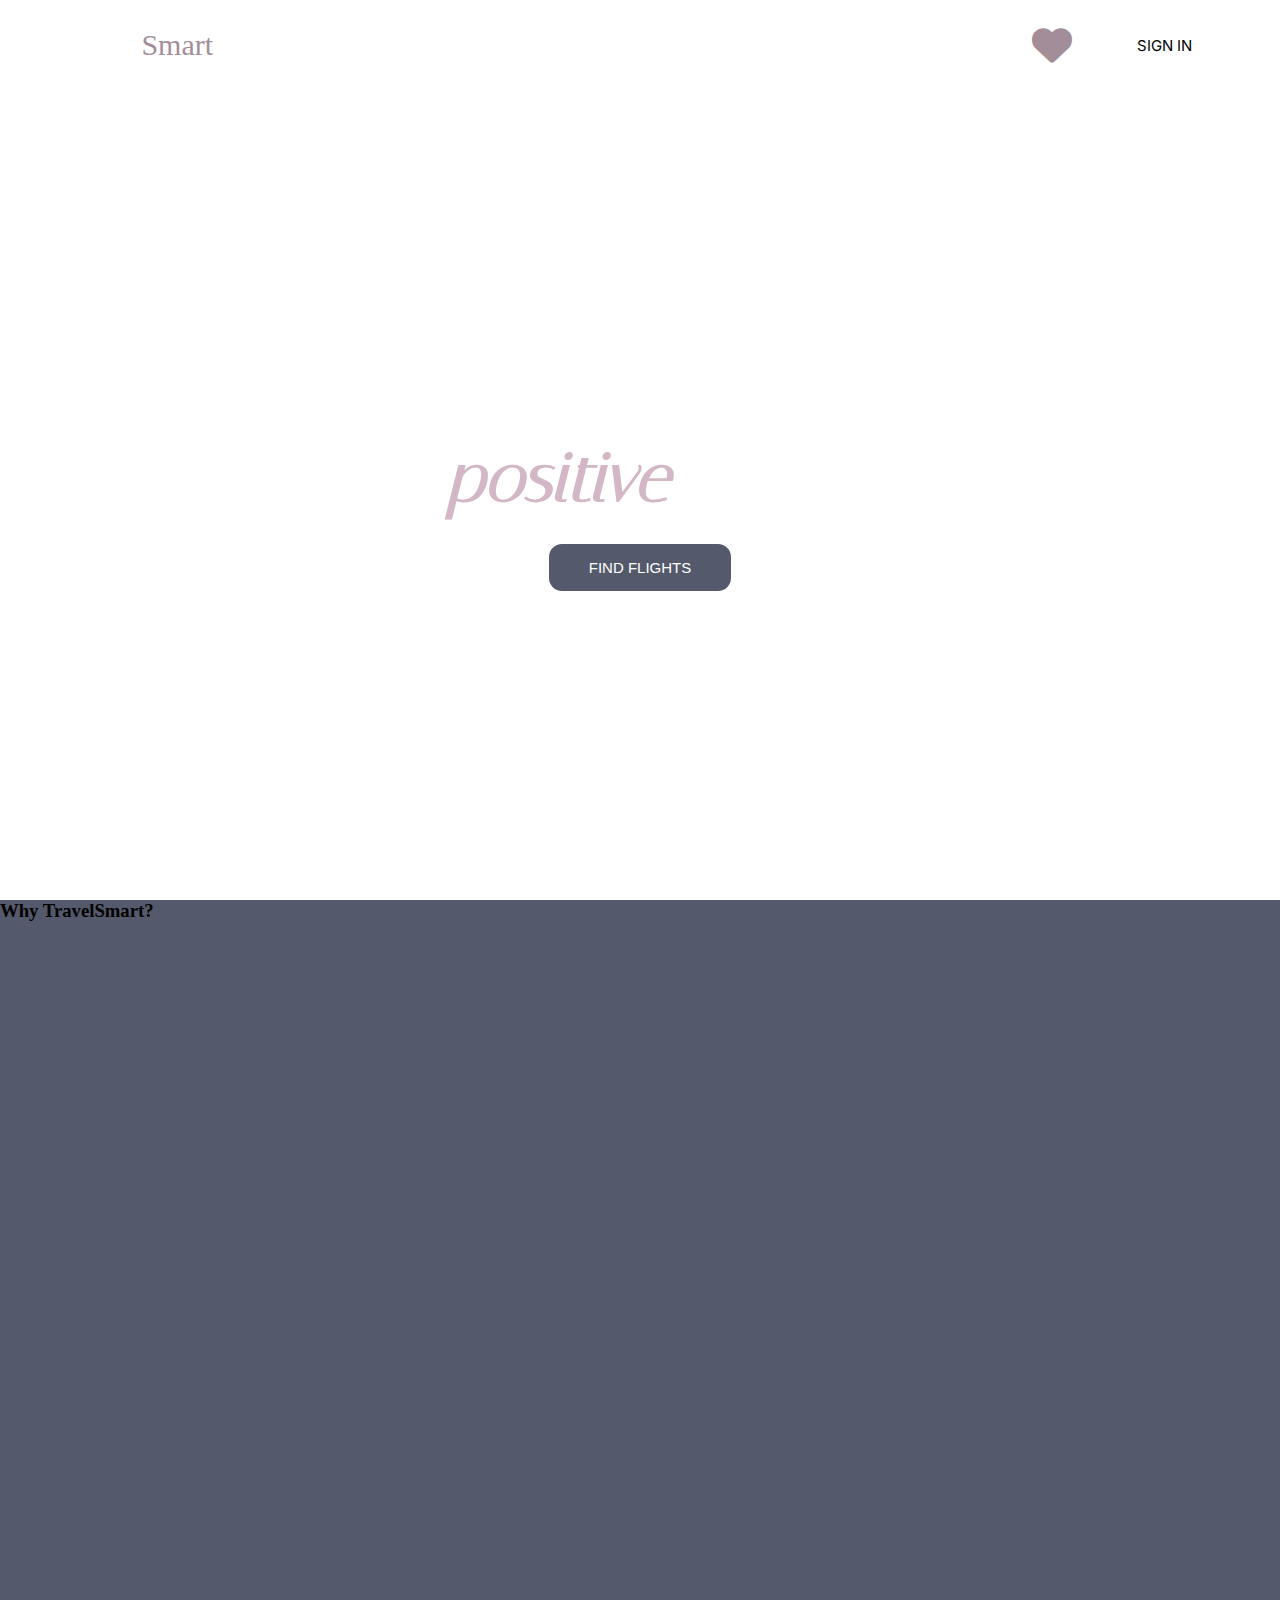
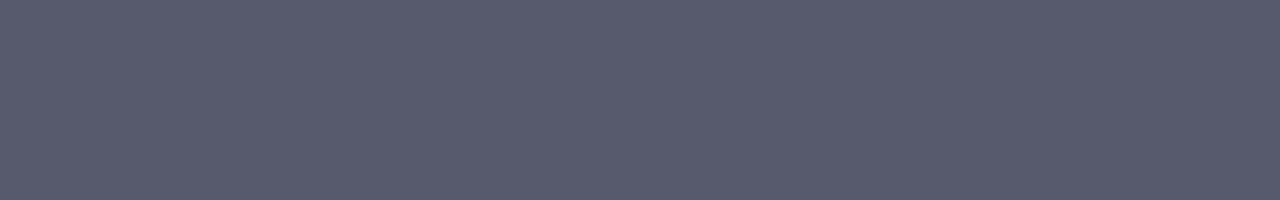
==== index.html @ 12ac0476 "Add files via upload" ====
<!DOCTYPE html>
<html lang="en">
<head>
    <meta charset="UTF-8">
    <meta name="viewport" content="width=device-width, initial-scale=1.0">
    <link rel="stylesheet" href="style.css">
    <link rel="stylesheet" href="https://cdnjs.cloudflare.com/ajax/libs/font-awesome/6.6.0/css/all.min.css">
    <title>TravelSmart</title>
</head>
<body>
    <!---------------------------------------Home Section--------------------------------------------------->

    <div class="main-container">
        <!--          Start of Navigation bar            -->
            <nav>
            <!--Logo-->
                <div class="logo">
                    <h2>Travel<span>Smart</span></h2>
                </div>

                <!--Navigation Links-->
                <div class="nav-links">
                    <a href="#about">ABOUT US</a>
                    <a href="#trip-catalog">TRIP CATALOG</a>
                    <a href="#tour-review">TOUR REVIEW</a>
                    <a href="#contact">CONTACT US</a>
                </div>
                
                <div class="login">
                    <i class="fa-solid fa-heart"></i>
                    <button>SIGN IN</button>
                </div>
            </nav>
            
            <!--Heart side bar and Sign in -->
            <!--            Start of Hero Section            -->
        
            <div class="hero">
                <h1>Unforgettable travel
                    <br> experiences with 
                    <br> a <span><em>positive</em></span> impact
                </h1>
                <button>FIND FLIGHTS</button>
            </div>
            <!--           End of Hero Section            -->
               
        </div>
        <!--          End of Navigation Bar          -->
    </div>

    <div class="about-container">
        <h3>Why Travel<span>Smart</span>?</h3>
    </div>




</body>
</html>
---- style.css ----
@import url('https://fonts.googleapis.com/css2?family=Italiana&display=swap');
@import url('https://fonts.googleapis.com/css2?family=Inria+Serif:ital,wght@0,300;0,400;0,700;1,300;1,400;1,700&family=Italiana&display=swap');
@import url('https://fonts.googleapis.com/css2?family=Inria+Serif:ital,wght@0,300;0,400;0,700;1,300;1,400;1,700&family=Inter:ital,opsz,wght@0,14..32,100..900;1,14..32,100..900&family=Italiana&display=swap');

*{
    margin: 0;
    padding: 0;
    outline: none;
    box-sizing: border-box;
}

:root{
    --pink: #A38D99;
    --light-pink: #d3b7c6;
    --blue: #545A6B;
    --font1: Italiana;
    --font2: Inria;
    --font3: Inter;
}
.main-container{
    width: 100%;
    height: 100vh;
    background-image: url(assets/imgs/pexels-eberhardgross-572897.jpg);
    background-size: cover;
    background-position: center;
}

html{scroll-behavior: smooth;}
a{text-decoration: none;}
p{color: #ccc;}
img{object-fit: cover;}

nav{
    display: flex;
    justify-content: space-around;
    padding-top: 20px;
}
nav .logo h2, .logo span{
    padding: 8px;
    font-size: 30px;
    font-family: var(--font2);
    font-weight: 100;
}
.logo h2{color: #FFFFFF;}
.logo span{color: var(--pink);}

 nav .nav-links{
    display: flex;
    align-items: center;
    justify-content: center;
    padding: 8px 20px;
    gap: 55px;
}

nav .nav-links a{
    color: #FFFFFF;
    transition: all 0.3s ease;
    font-family: var(--font3);
}

nav .nav-links a:hover{
    color: var(--pink);
}

nav .login{
    display: flex;
    gap: 25px;
    align-items: center;
}
nav .login button{
    padding: 15px 40px;
    border: none;
    outline: none;
    background-color: rgba(255, 255, 255, 0.5);
    border-radius: 13px;
    cursor: pointer;
    transition: 0.3s ease;
    font-size: 15px;
    font-family: var(--font3);
}

nav .login button:hover{
    background-color: var(--pink);
    transition: 0.3s ease;
}

nav .login i{
    font-size: 40px;
    color: var(--pink);
}

.hero{
    display: flex;
    justify-content: center;
    flex-direction: column;
    align-items: center;
    text-align: center;
    height: 80vh;
    font-size: 35px;
    font-family: var(--font1);
    color: #FFFFFF;
}

.hero button{
    padding: 15px 40px;
    border: none;
    outline: none;
    background-color: var(--blue);
    border-radius: 13px;
    cursor: pointer;
    margin-top: 25px;
    font-size: 15px;
    color: #FFFFFF;
}

.hero span{
    color: var(--light-pink);
}

.about-container{
    width: 100%;
    height: 100vh;
    background-color: var(--blue);
}
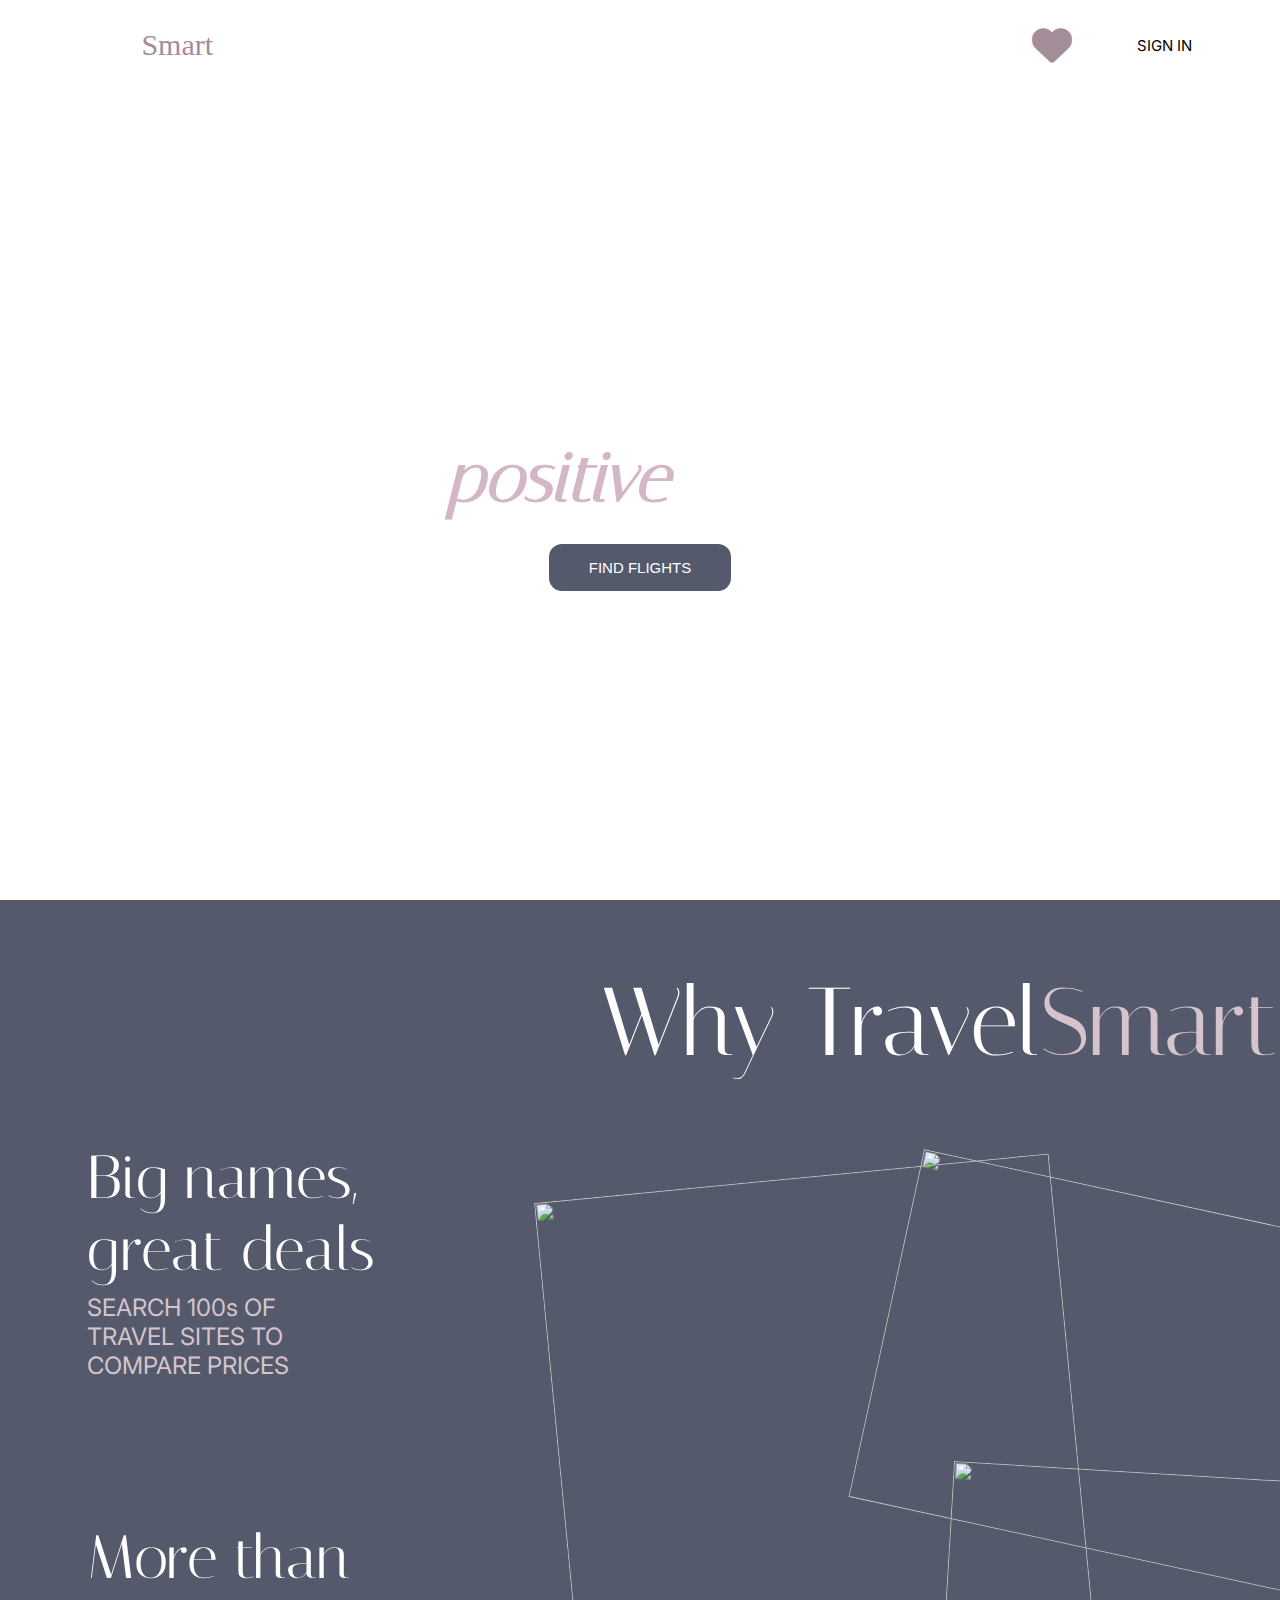
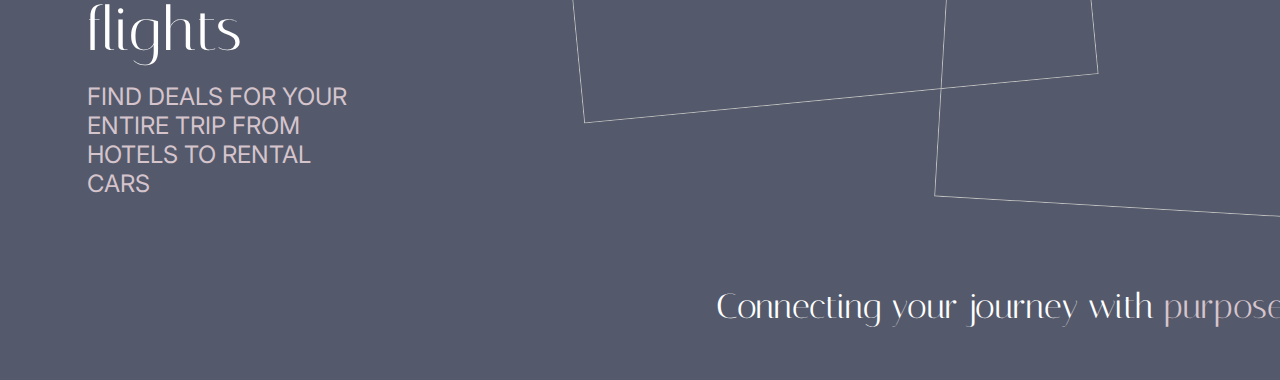
==== commit 444e33b4: "index.html" ====
--- a/index.html
+++ b/index.html
@@ -49,11 +49,28 @@
     </div>
 
     <div class="about-container">
-        <h3>Why Travel<span>Smart</span>?</h3>
+        <div style="width: 100%; height: 100%; position: relative; background: white">
+    <div style="width: 1920px; height: 1080px; left: 0px; top: 0px; position: absolute; background: #545A6B"></div>
+    <div style="width: 933px; height: 126px; left: 493px; top: 66px; position: absolute; text-align: center"><span style="color: white; font-size: 96px; font-family: Italiana; font-weight: 400; word-wrap: break-word">Why Travel</span><span style="color: #D6C4CD; font-size: 96px; font-family: Italiana; font-weight: 400; word-wrap: break-word">Smart</span><span style="color: white; font-size: 96px; font-family: Italiana; font-weight: 400; word-wrap: break-word">?</span></div>
+    <div style="width: 870.93px; height: 674px; left: 534px; top: 249px; position: absolute">
+        <img style="width: 491.80px; height: 356.31px; left: 389.69px; top: 0px; position: absolute; transform: rotate(12.26deg); transform-origin: 0 0" src="https://via.placeholder.com/492x356" />
+        <img style="width: 517.47px; height: 523.30px; left: 0px; top: 54.15px; position: absolute; transform: rotate(-5.50deg); transform-origin: 0 0" src="https://via.placeholder.com/517x523" />
+        <img style="width: 451.72px; height: 335.78px; left: 420px; top: 312px; position: absolute; transform: rotate(3.40deg); transform-origin: 0 0" src="https://via.placeholder.com/452x336" />
+    </div>
+    <div style="width: 295px; height: 144px; left: 87px; top: 241px; position: absolute; color: white; font-size: 61px; font-family: Italiana; font-weight: 400; word-wrap: break-word">Big names, great deals</div>
+    <div style="width: 316px; height: 76px; left: 1551px; top: 683px; position: absolute; color: white; font-size: 61px; font-family: Italiana; font-weight: 400; word-wrap: break-word">Track Prices</div>
+    <div style="width: 316px; height: 76px; left: 87px; top: 621px; position: absolute; color: white; font-size: 61px; font-family: Italiana; font-weight: 400; word-wrap: break-word">More than flights</div>
+    <div style="width: 295px; height: 144px; left: 1561px; top: 175px; position: absolute; color: white; font-size: 61px; font-family: Italiana; font-weight: 400; word-wrap: break-word">Filter for what you want</div>
+    <div style="width: 274px; height: 114px; left: 87px; top: 393px; position: absolute; color: #D6C4CD; font-size: 24px; font-family: Inter; font-weight: 400; word-wrap: break-word">SEARCH 100s OF TRAVEL SITES TO COMPARE PRICES</div>
+    <div style="width: 274px; height: 114px; left: 1557px; top: 759px; position: absolute; color: #D6C4CD; font-size: 24px; font-family: Inter; font-weight: 400; word-wrap: break-word">NOT READY TO BOOK? SET ALERTS FOR WHEN PRICES DROP</div>
+    <div style="width: 274px; height: 114px; left: 87px; top: 782px; position: absolute; color: #D6C4CD; font-size: 24px; font-family: Inter; font-weight: 400; word-wrap: break-word">FIND DEALS FOR YOUR ENTIRE TRIP FROM HOTELS TO RENTAL CARS</div>
+    <div style="width: 274px; height: 114px; left: 1561px; top: 394px; position: absolute; color: #D6C4CD; font-size: 24px; font-family: Inter; font-weight: 400; word-wrap: break-word">FREE Wi-Fi? EARLY ARRIVAL? INSTANTLY CUSTOMIZE YOUR RESULTS</div>
+    <div style="width: 744px; height: 53px; left: 628px; top: 986px; position: absolute; text-align: center"><span style="color: white; font-size: 35px; font-family: Italiana; font-weight: 400; word-wrap: break-word">Connecting your journey with</span><span style="color: #D6C4CD; font-size: 35px; font-family: Italiana; font-weight: 400; word-wrap: break-word"> purpose</span></div>
+</div>
     </div>
 
 
 
 
 </body>
-</html>+</html>
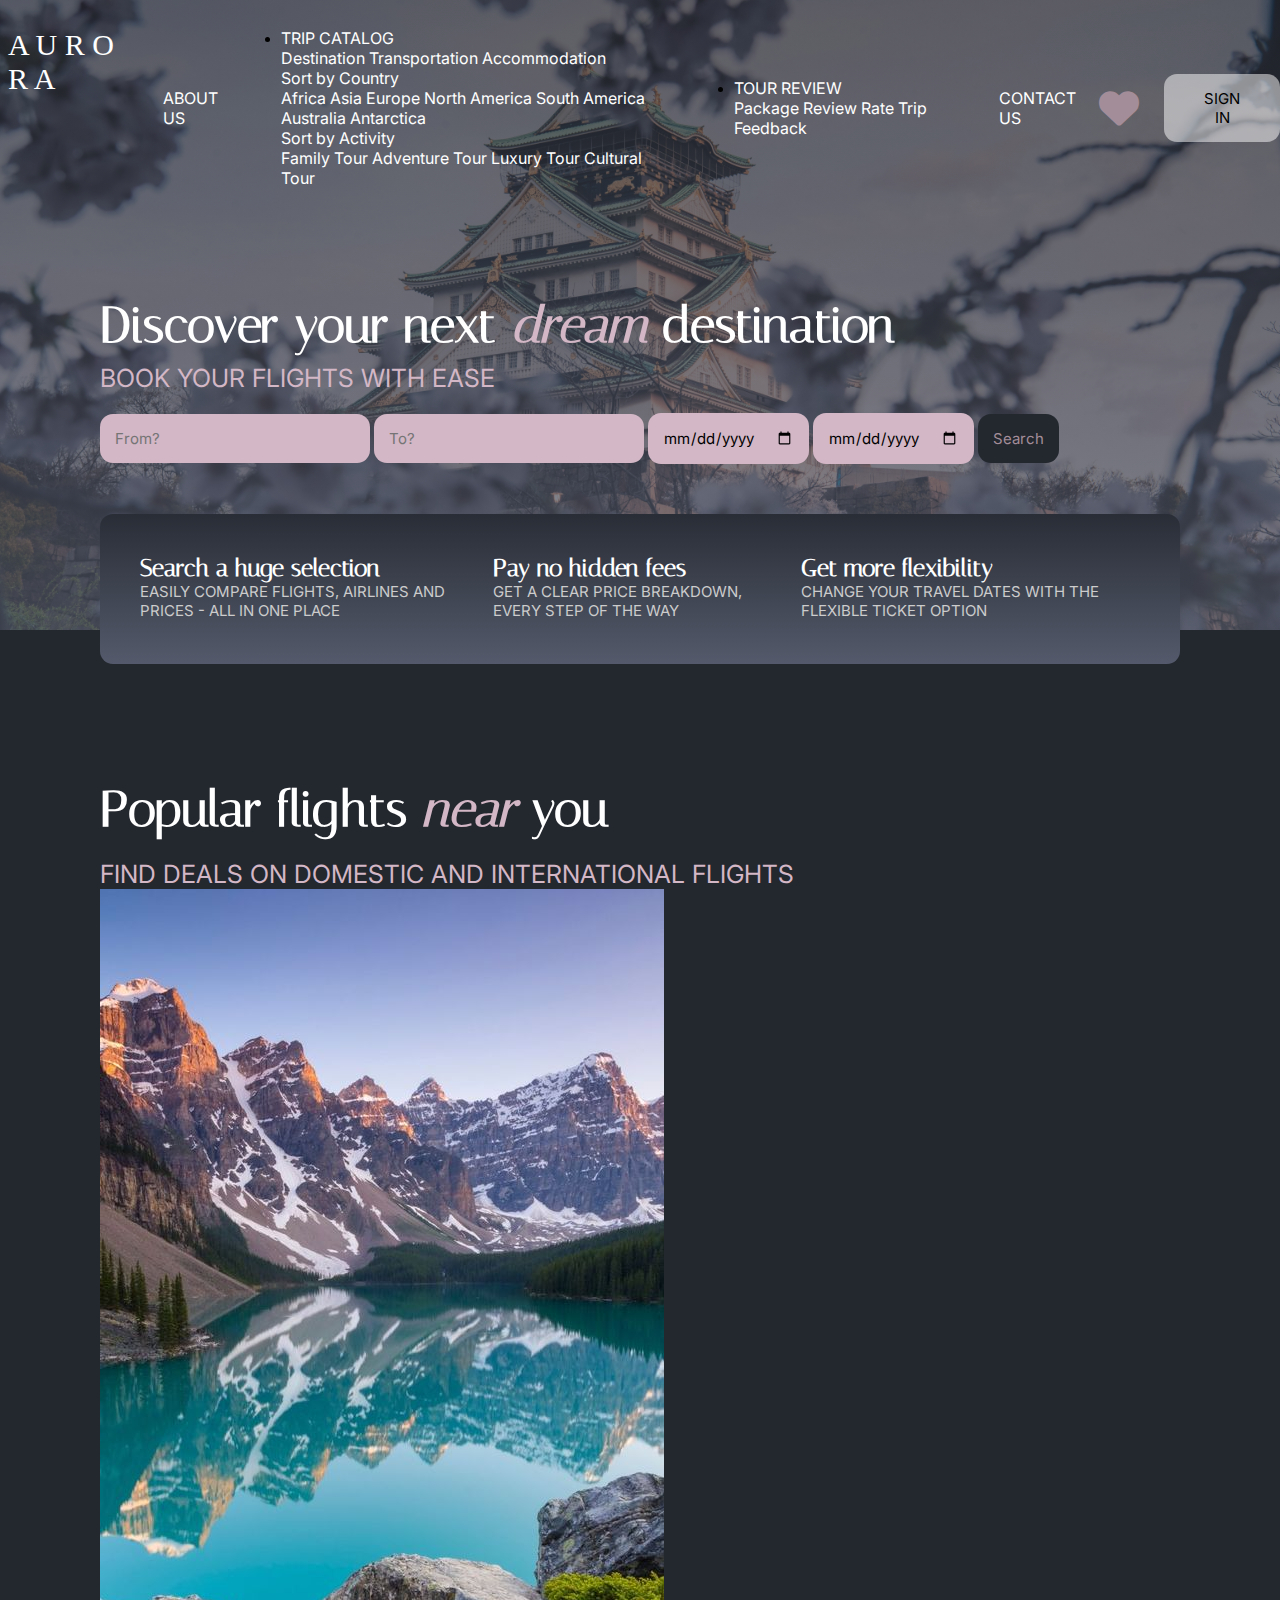
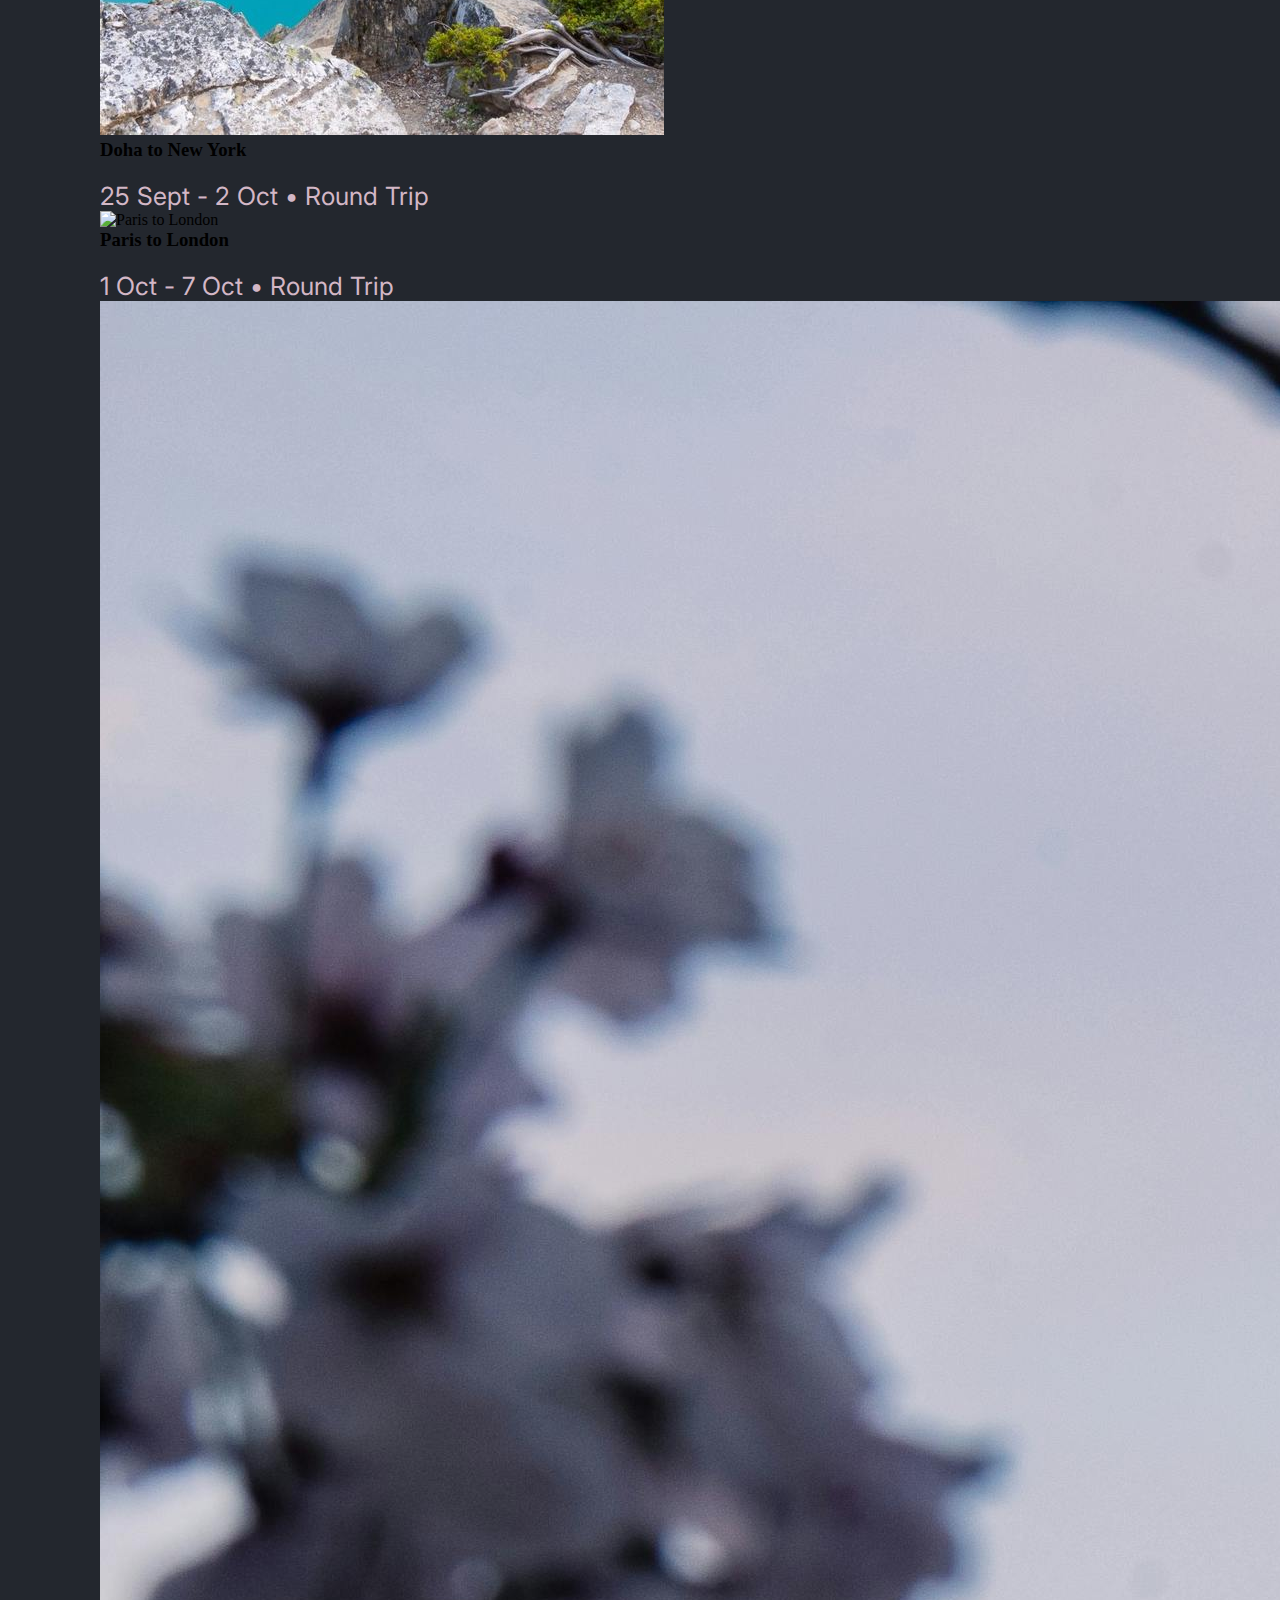
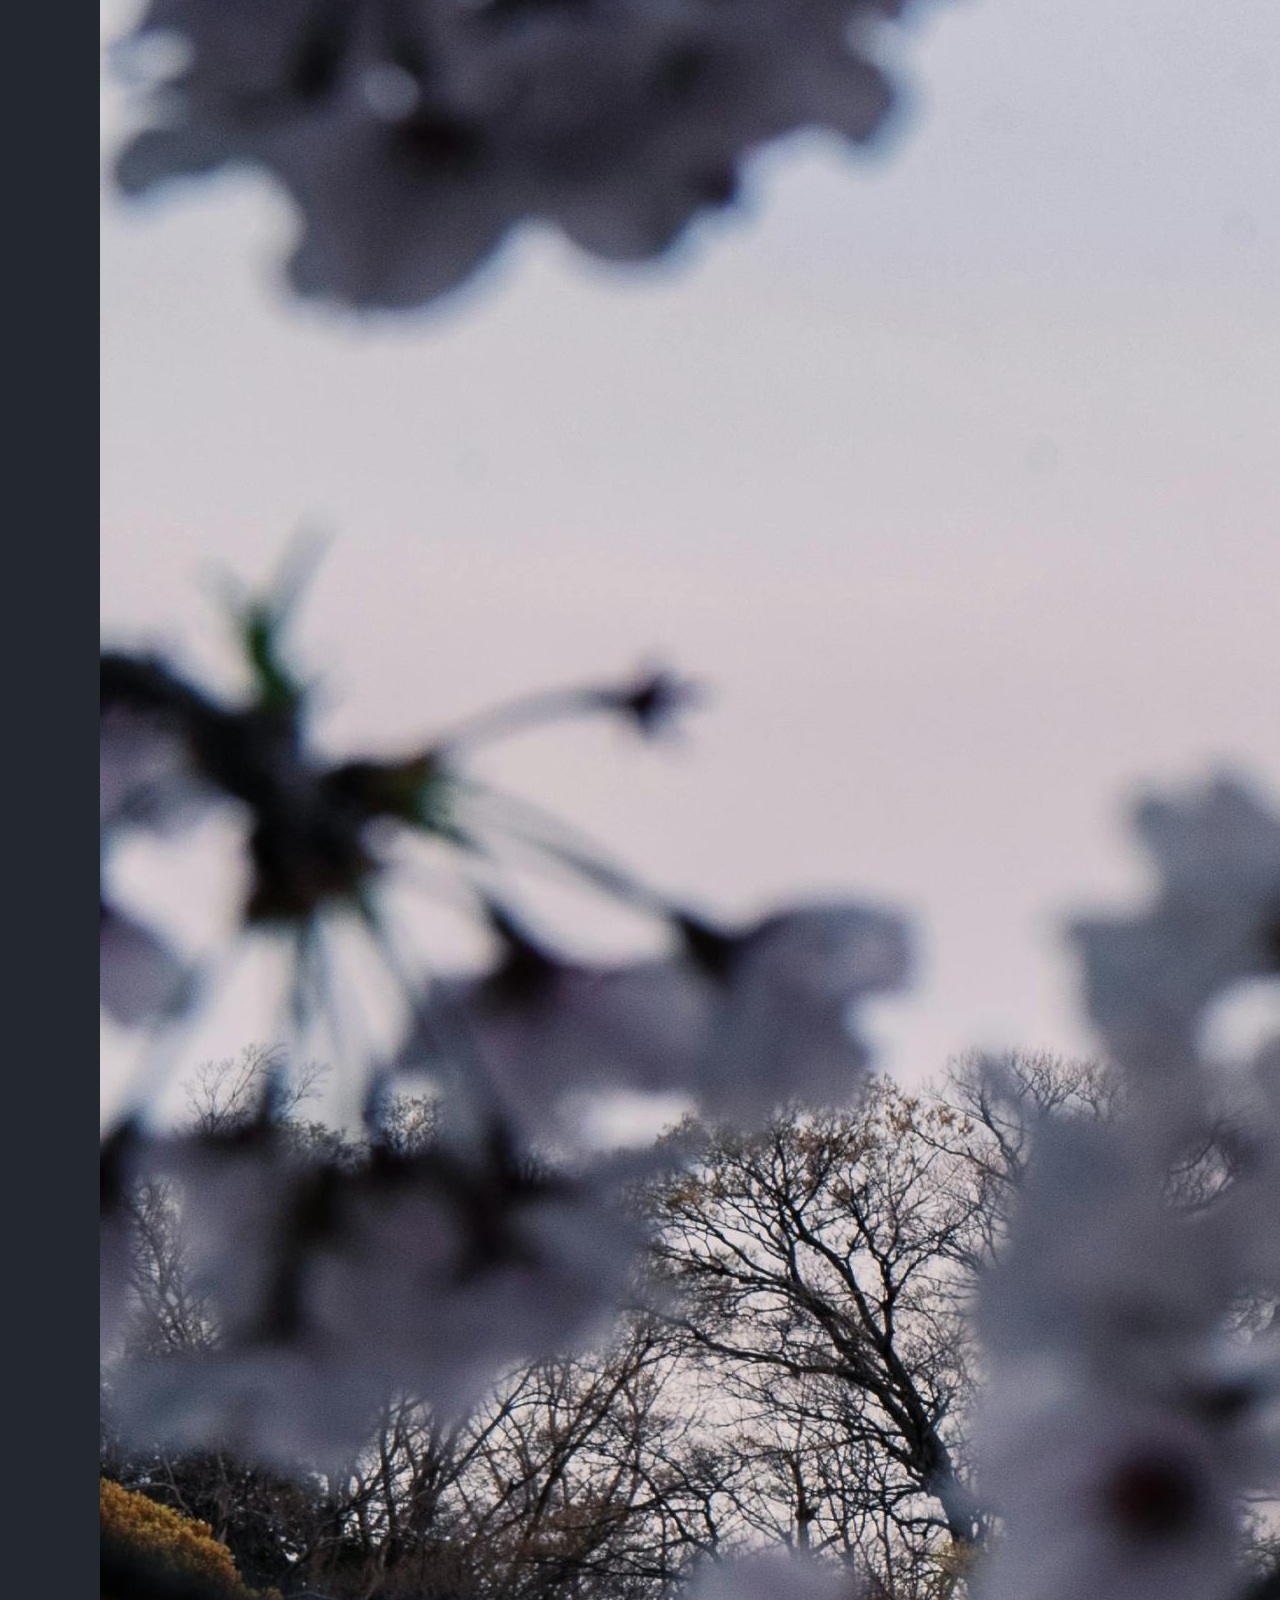
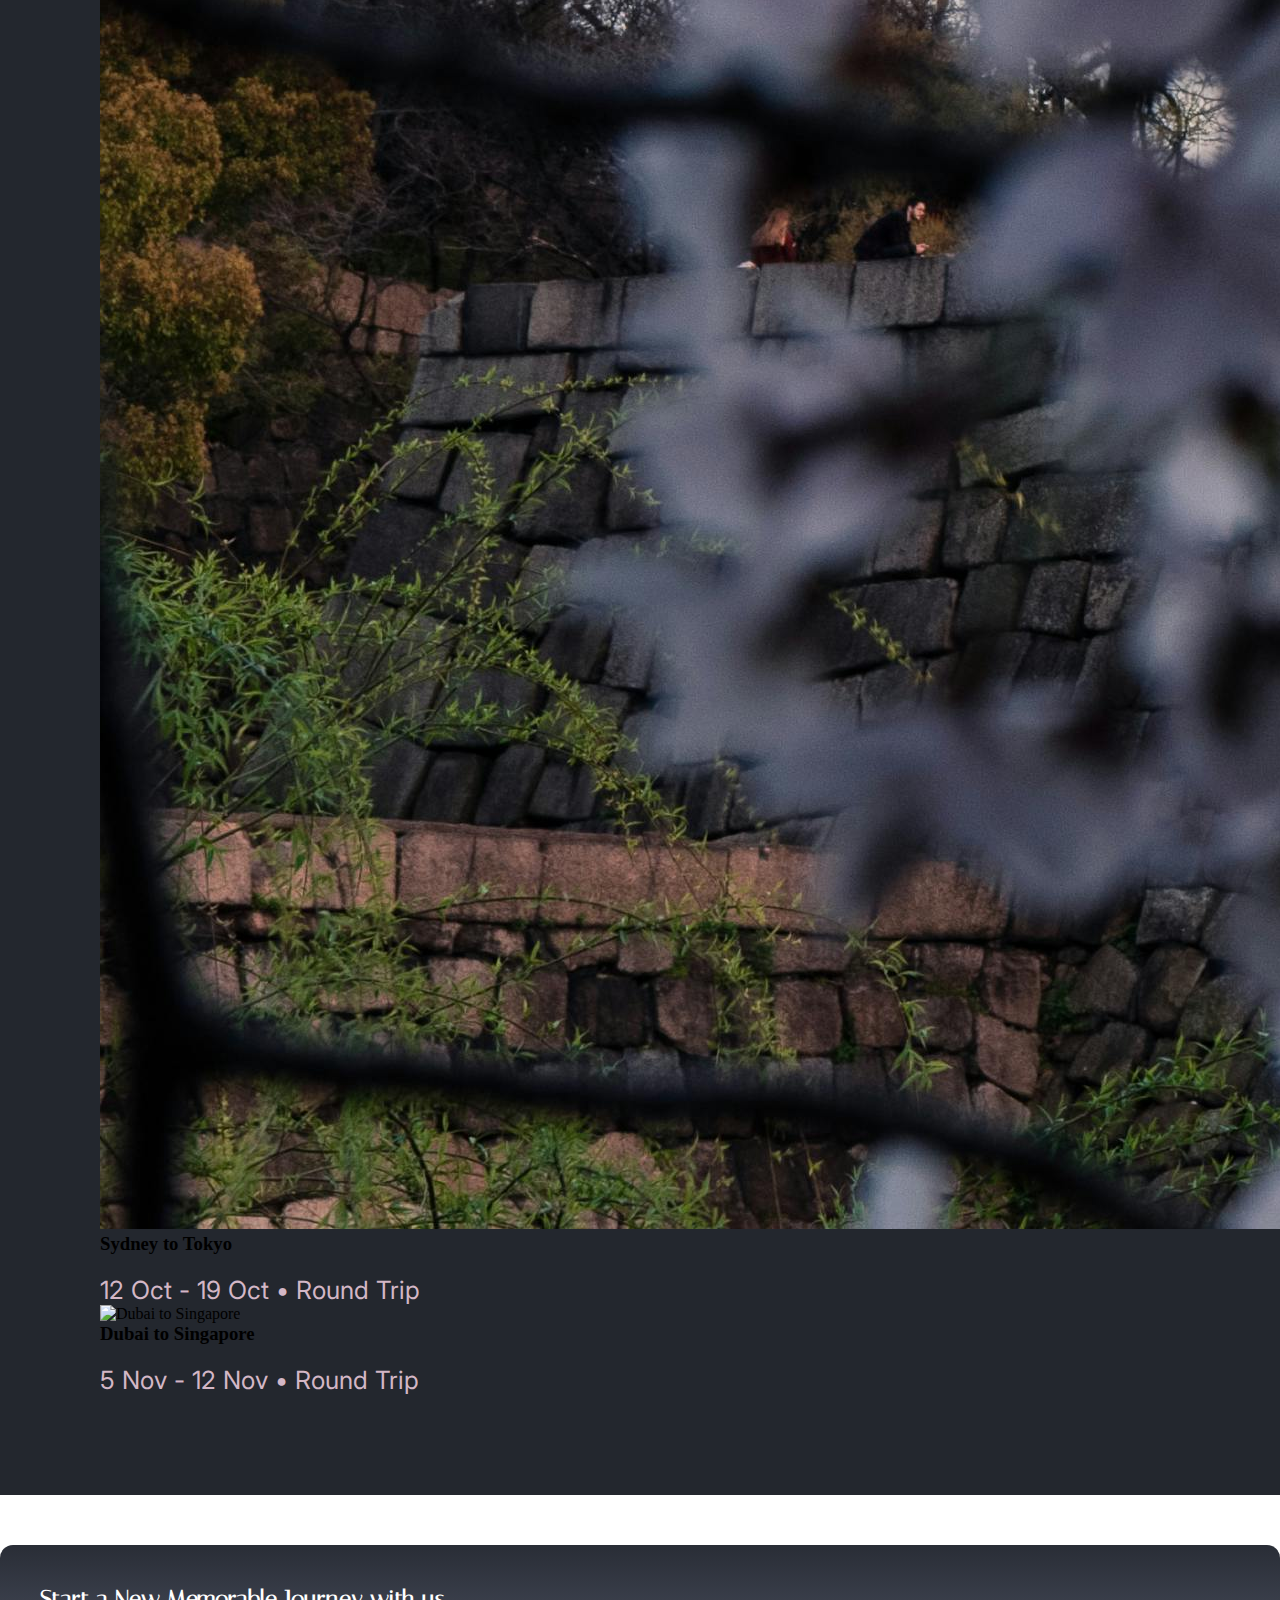
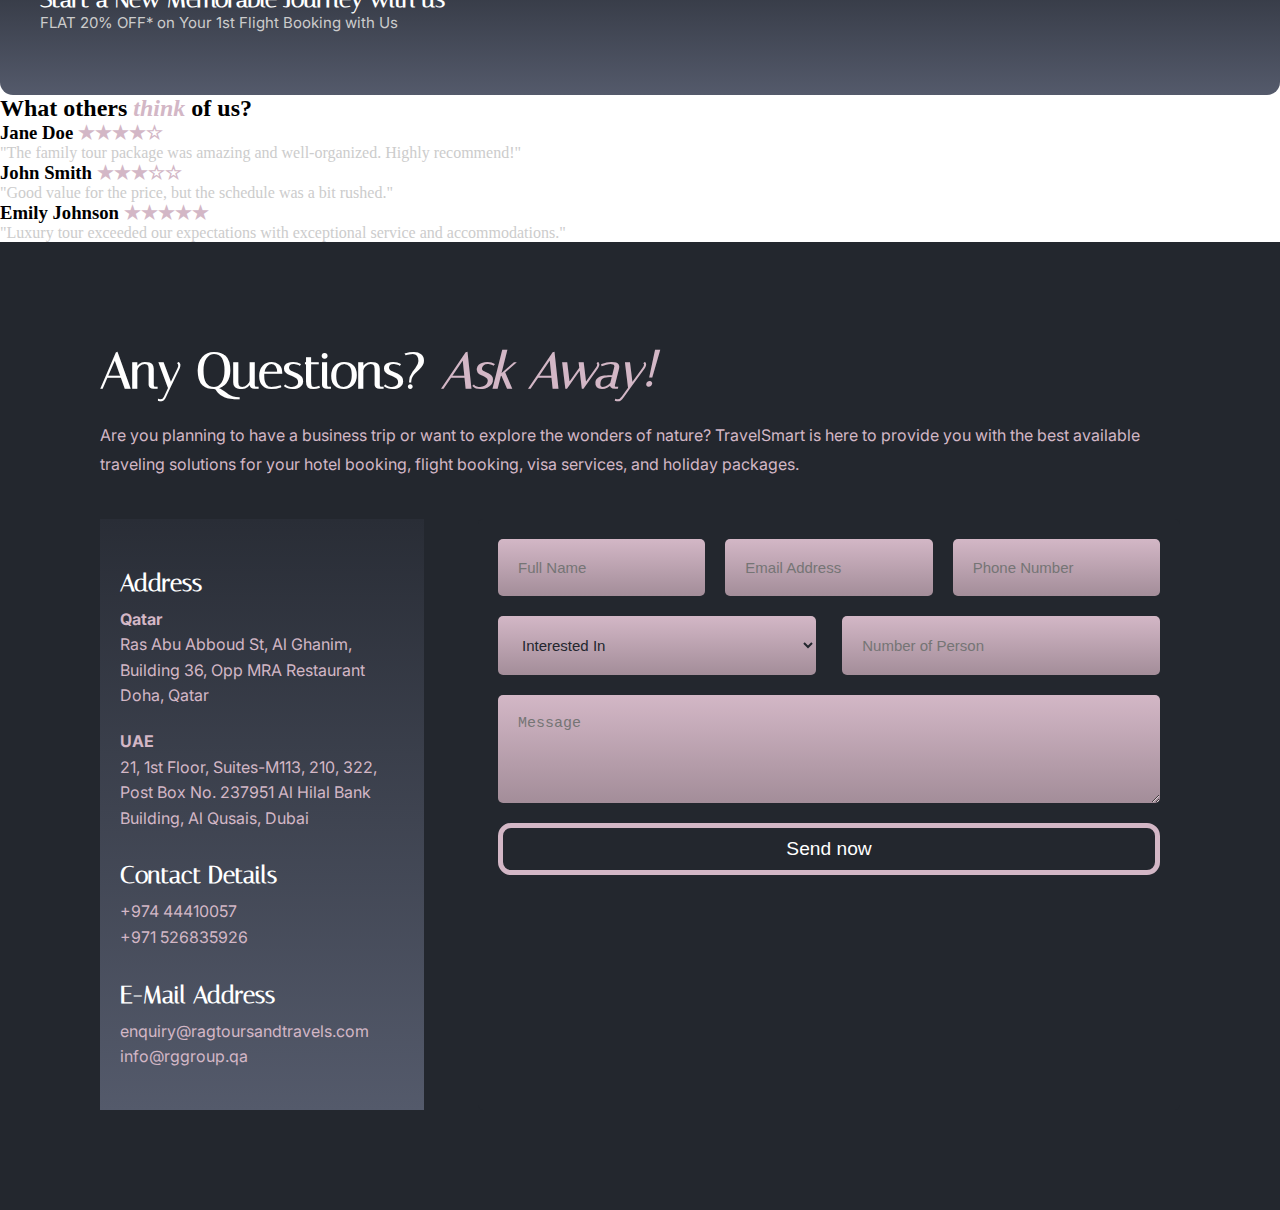
==== commit 1e2c9081: "Changed logo and added reviews tab and promo" ====
--- a/index.html
+++ b/index.html
@@ -1,76 +1,255 @@
-<!DOCTYPE html>
-<html lang="en">
-<head>
-    <meta charset="UTF-8">
-    <meta name="viewport" content="width=device-width, initial-scale=1.0">
-    <link rel="stylesheet" href="style.css">
-    <link rel="stylesheet" href="https://cdnjs.cloudflare.com/ajax/libs/font-awesome/6.6.0/css/all.min.css">
-    <title>TravelSmart</title>
-</head>
-<body>
-    <!---------------------------------------Home Section--------------------------------------------------->
-
-    <div class="main-container">
-        <!--          Start of Navigation bar            -->
-            <nav>
-            <!--Logo-->
-                <div class="logo">
-                    <h2>Travel<span>Smart</span></h2>
-                </div>
-
-                <!--Navigation Links-->
-                <div class="nav-links">
-                    <a href="#about">ABOUT US</a>
-                    <a href="#trip-catalog">TRIP CATALOG</a>
-                    <a href="#tour-review">TOUR REVIEW</a>
-                    <a href="#contact">CONTACT US</a>
-                </div>
-                
-                <div class="login">
-                    <i class="fa-solid fa-heart"></i>
-                    <button>SIGN IN</button>
-                </div>
-            </nav>
-            
-            <!--Heart side bar and Sign in -->
-            <!--            Start of Hero Section            -->
-        
-            <div class="hero">
-                <h1>Unforgettable travel
-                    <br> experiences with 
-                    <br> a <span><em>positive</em></span> impact
-                </h1>
-                <button>FIND FLIGHTS</button>
-            </div>
-            <!--           End of Hero Section            -->
-               
-        </div>
-        <!--          End of Navigation Bar          -->
-    </div>
-
-    <div class="about-container">
-        <div style="width: 100%; height: 100%; position: relative; background: white">
-    <div style="width: 1920px; height: 1080px; left: 0px; top: 0px; position: absolute; background: #545A6B"></div>
-    <div style="width: 933px; height: 126px; left: 493px; top: 66px; position: absolute; text-align: center"><span style="color: white; font-size: 96px; font-family: Italiana; font-weight: 400; word-wrap: break-word">Why Travel</span><span style="color: #D6C4CD; font-size: 96px; font-family: Italiana; font-weight: 400; word-wrap: break-word">Smart</span><span style="color: white; font-size: 96px; font-family: Italiana; font-weight: 400; word-wrap: break-word">?</span></div>
-    <div style="width: 870.93px; height: 674px; left: 534px; top: 249px; position: absolute">
-        <img style="width: 491.80px; height: 356.31px; left: 389.69px; top: 0px; position: absolute; transform: rotate(12.26deg); transform-origin: 0 0" src="https://via.placeholder.com/492x356" />
-        <img style="width: 517.47px; height: 523.30px; left: 0px; top: 54.15px; position: absolute; transform: rotate(-5.50deg); transform-origin: 0 0" src="https://via.placeholder.com/517x523" />
-        <img style="width: 451.72px; height: 335.78px; left: 420px; top: 312px; position: absolute; transform: rotate(3.40deg); transform-origin: 0 0" src="https://via.placeholder.com/452x336" />
-    </div>
-    <div style="width: 295px; height: 144px; left: 87px; top: 241px; position: absolute; color: white; font-size: 61px; font-family: Italiana; font-weight: 400; word-wrap: break-word">Big names, great deals</div>
-    <div style="width: 316px; height: 76px; left: 1551px; top: 683px; position: absolute; color: white; font-size: 61px; font-family: Italiana; font-weight: 400; word-wrap: break-word">Track Prices</div>
-    <div style="width: 316px; height: 76px; left: 87px; top: 621px; position: absolute; color: white; font-size: 61px; font-family: Italiana; font-weight: 400; word-wrap: break-word">More than flights</div>
-    <div style="width: 295px; height: 144px; left: 1561px; top: 175px; position: absolute; color: white; font-size: 61px; font-family: Italiana; font-weight: 400; word-wrap: break-word">Filter for what you want</div>
-    <div style="width: 274px; height: 114px; left: 87px; top: 393px; position: absolute; color: #D6C4CD; font-size: 24px; font-family: Inter; font-weight: 400; word-wrap: break-word">SEARCH 100s OF TRAVEL SITES TO COMPARE PRICES</div>
-    <div style="width: 274px; height: 114px; left: 1557px; top: 759px; position: absolute; color: #D6C4CD; font-size: 24px; font-family: Inter; font-weight: 400; word-wrap: break-word">NOT READY TO BOOK? SET ALERTS FOR WHEN PRICES DROP</div>
-    <div style="width: 274px; height: 114px; left: 87px; top: 782px; position: absolute; color: #D6C4CD; font-size: 24px; font-family: Inter; font-weight: 400; word-wrap: break-word">FIND DEALS FOR YOUR ENTIRE TRIP FROM HOTELS TO RENTAL CARS</div>
-    <div style="width: 274px; height: 114px; left: 1561px; top: 394px; position: absolute; color: #D6C4CD; font-size: 24px; font-family: Inter; font-weight: 400; word-wrap: break-word">FREE Wi-Fi? EARLY ARRIVAL? INSTANTLY CUSTOMIZE YOUR RESULTS</div>
-    <div style="width: 744px; height: 53px; left: 628px; top: 986px; position: absolute; text-align: center"><span style="color: white; font-size: 35px; font-family: Italiana; font-weight: 400; word-wrap: break-word">Connecting your journey with</span><span style="color: #D6C4CD; font-size: 35px; font-family: Italiana; font-weight: 400; word-wrap: break-word"> purpose</span></div>
-</div>
-    </div>
-
-
-
-
-</body>
-</html>
+<!DOCTYPE html>
+<html lang="en">
+<head>
+    <meta charset="UTF-8">
+    <meta name="viewport" content="width=device-width, initial-scale=1.0">
+    <link rel="stylesheet" href="style.css">
+    <link rel="stylesheet" href="https://cdnjs.cloudflare.com/ajax/libs/font-awesome/6.6.0/css/all.min.css">
+    <title>TravelSmart</title>
+</head>
+<body>
+    <!---------------------------------------Home Section--------------------------------------------------->
+
+    <div class="main-container">
+        <!--          Start of Navigation bar            -->
+            <nav>
+            <!--Logo-->
+                <div class="logo">
+                    <h2>A U R O R A</h2>
+                </div>
+
+                <!--Navigation Links-->
+                <div class="nav-links">
+                    <a href="#about">ABOUT US</a>
+                    <li class="dropdown">
+                        <!-- TRIP CATALOG with dropdown -->
+                        <a href="#" class="dropbtn">TRIP CATALOG</a>
+                        <div class="dropdown-content">
+                            <a href="#">Destination</a>
+                            <a href="#">Transportation</a>
+                            <a href="#">Accommodation</a>
+                            <!-- Sort by Country Dropdown -->
+                            <div class="sub-dropdown">
+                                <a href="#">Sort by Country</a>
+                                <div class="sub-dropdown-content">
+                                    <a href="#">Africa</a>
+                                    <a href="#">Asia</a>
+                                    <a href="#">Europe</a>
+                                    <a href="#">North America</a>
+                                    <a href="#">South America</a>
+                                    <a href="#">Australia</a>
+                                    <a href="#">Antarctica</a>
+                                </div>
+                            </div>
+                            <!-- Sort by Activity Dropdown -->
+                            <div class="sub-dropdown">
+                                <a href="#">Sort by Activity</a>
+                                <div class="sub-dropdown-content">
+                                    <a href="#">Family Tour</a>
+                                    <a href="#">Adventure Tour</a>
+                                    <a href="#">Luxury Tour</a>
+                                    <a href="#">Cultural Tour</a>
+                                </div>
+                            </div>
+                        </div>
+                    </li>
+                    <li class="dropdown">
+                        <a href="#tour-review" class="dropbtn">TOUR REVIEW</a>
+                        <div class="dropdown-content">
+                            <a href="#package-review">Package Review</a>
+                            <a href="#rate-trip">Rate Trip</a>
+                            <a href="#feedback">Feedback</a>
+                        </div>
+
+                    </li>
+                    <a href="#contact">CONTACT US</a>
+                </div>
+                
+                <div class="login">
+                    <i class="fa-solid fa-heart"></i>
+                    <button>SIGN IN</button>
+                </div>
+            </nav>
+            
+            <!--Heart side bar and Sign in -->
+            <!--            Start of Hero Section            -->
+        
+            <div class="hero">
+                <h1>Discover your next <em><span>dream</span></em> destination
+                </h1>
+                <p class="sentence">BOOK YOUR FLIGHTS WITH EASE</p>
+                <div class="search-bar">
+                    <input type="text" placeholder="From?">
+                    <input type="text" placeholder="To?">
+                    <input type="date" placeholder="Date of Departure">
+                    <input type="date" placeholder="Date of Return">
+                    <button>Search</button>
+                </div>
+                
+                <div class="about1">
+                    <div class="gradient">
+                        <div class="columns">
+                            <div class="column1">
+                                <h2>Search a huge selection</h2>
+                                <p>EASILY COMPARE FLIGHTS, AIRLINES AND PRICES - ALL IN ONE PLACE</p>
+                            </div>
+                            <div class="column2">
+                                <h2>Pay no hidden fees</h2>
+                                <p>GET A CLEAR PRICE BREAKDOWN, EVERY STEP OF THE WAY</p>
+                            </div>
+                            <div class="column3">
+                                <h2>Get more flexibility</h2>
+                                <p>CHANGE YOUR TRAVEL DATES WITH THE FLEXIBLE TICKET OPTION</p>
+                            </div>
+                        </div>
+                    </div>
+                </div>
+
+
+            </div>
+            <!--           End of Hero Section            --> 
+        </div>
+        <!--          End of Navigation Bar          -->
+    </div>
+
+
+
+    <div class="popular-flights">
+        <h1>Popular flights <em><span>near</span></em> you</h1>
+        <p>FIND DEALS ON DOMESTIC AND INTERNATIONAL FLIGHTS</p>
+
+        <div class="gallery-container">
+    
+            <div class="gallery">
+                <!-- First Image -->
+                <div class="gallery-item">
+                    <img src="assets/imgs/Canada-1.jpg" alt="Doha to New York">
+                    <h3>Doha to New York</h3>
+                    <p>25 Sept - 2 Oct • Round Trip</p>
+                </div>
+    
+                <!-- Second Image -->
+                <div class="gallery-item">
+                    <img src="assets/imgs/pexels-eberhardgross-572897.jpg" alt="Paris to London">
+                    <h3>Paris to London</h3>
+                    <p>1 Oct - 7 Oct • Round Trip</p>
+                </div>
+    
+                <!-- Third Image -->
+                <div class="gallery-item">
+                    <img src="assets/imgs/pexels-satoshi-4058530.jpg" alt="Sydney to Tokyo">
+                    <h3>Sydney to Tokyo</h3>
+                    <p>12 Oct - 19 Oct • Round Trip</p>
+                </div>
+    
+                <!-- Fourth Image -->
+                <div class="gallery-item">
+                    <img src="assets/imgs/pexels-eberhardgross-572897.jpg" alt="Dubai to Singapore">
+                    <h3>Dubai to Singapore</h3>
+                    <p>5 Nov - 12 Nov • Round Trip</p>
+                </div>
+            </div>
+        </div>
+            
+   
+          
+    </div>
+
+
+    <div class="promo">
+        <div class="about1">
+            <div class="gradient">
+                <div class="columns">
+                    <div class="column1">
+                        <h2>Start a New Memorable Journey with us</h2>
+                        <p>FLAT 20% OFF* on Your 1st Flight Booking with Us</p>
+                    </div>
+                </div>
+            </div>
+        </div>
+    </div>
+
+
+        <div class="reviews-section">
+        <h2>What others <em><span>think</span></em> of us?</h2>
+        <div class="review-container">
+            <!-- Review 1 -->
+            <div class="review">
+                <h3>Jane Doe <span class="stars">★★★★☆</span></h3>
+                <p>"The family tour package was amazing and well-organized. Highly recommend!"</p>
+            </div>
+            <!-- Review 2 -->
+            <div class="review">
+                <h3>John Smith <span class="stars">★★★☆☆</span></h3>
+                <p>"Good value for the price, but the schedule was a bit rushed."</p>
+            </div>
+            <!-- Review 3 -->
+            <div class="review">
+                <h3>Emily Johnson <span class="stars">★★★★★</span></h3>
+                <p>"Luxury tour exceeded our expectations with exceptional service and accommodations."</p>
+            </div>
+        </div>
+    </div>
+
+
+     <!-- Contact Section -->
+     <div class="contact-section">
+        <h1>Any Questions? <em><span>Ask Away!</span></em> </h1>
+        <p>
+            Are you planning to have a business 
+            trip or want to explore the wonders of nature? Travel<span>Smart</span>
+            is here to provide you with the best available traveling solutions for 
+            your hotel booking, flight booking, visa services, and holiday packages.
+        </p>
+
+        <div class="container">
+            <!-- Left section (Address and Contact Details) -->
+            <div class="contact-details">
+                <div class="address">
+                    <h3>Address</h3>
+                    <p><strong>Qatar</strong><br>
+                    Ras Abu Abboud St, Al Ghanim, Building 36, Opp MRA Restaurant Doha, Qatar</p>
+                    <p><strong>UAE</strong><br>
+                    21, 1st Floor, Suites-M113, 210, 322, Post Box No. 237951 Al Hilal Bank Building, Al Qusais, Dubai</p>
+                </div>
+                
+                <div class="contact-info">
+                    <h3>Contact Details</h3>
+                    <p>+974 44410057<br>+971 526835926</p>
+                </div>
+
+                <div class="email-info">
+                    <h3>E-Mail Address</h3>
+                    <p>enquiry@ragtoursandtravels.com<br>info@rggroup.qa</p>
+                </div>
+            </div>
+
+            <!-- Right section (Contact Form) -->
+            <div class="contact-form">
+                <form action="#">
+                    <div class="form-row">
+                        <input type="text" placeholder="Full Name" class="form-control">
+                        <input type="email" placeholder="Email Address" class="form-control">
+                        <input type="text" placeholder="Phone Number" class="form-control">
+                    </div>
+                    <div class="form-row">
+                        <select class="form-control">
+                            <option value="">Interested In</option>
+                            <option value="option1">Option 1</option>
+                            <option value="option2">Option 2</option>
+                        </select>
+                        <input type="text" placeholder="Number of Person" class="form-control">
+                    </div>
+                    <div class="form-row">
+                        <textarea placeholder="Message" class="form-control" rows="4"></textarea>
+                    </div>
+                    <button type="submit" class="submit-btn">Send now</button>
+                </form>
+            </div>
+        </div>
+    </div>
+
+    
+
+</body>
+</html>
--- a/style.css
+++ b/style.css
@@ -12,15 +12,15 @@
 :root{
     --pink: #A38D99;
     --light-pink: #d3b7c6;
-    --blue: #545A6B;
+    --blue: #23272E;
     --font1: Italiana;
     --font2: Inria;
     --font3: Inter;
 }
 .main-container{
     width: 100%;
-    height: 100vh;
-    background-image: url(assets/imgs/pexels-eberhardgross-572897.jpg);
+    height: 70vh;
+    background: linear-gradient(to top, rgb(84, 90, 107, 0.7), rgb(41, 45, 54, 0.7)),  url(assets/imgs/pexels-satoshi-4058530.jpg);
     background-size: cover;
     background-position: center;
 }
@@ -90,13 +90,102 @@
 }
 
 .hero{
+    padding: 100px;
+
+}
+
+.hero h1{
+    font-family: var(--font1);
+    color: #FFFFFF;
+    font-size: 50px;
+}
+
+span{
+    color: var(--light-pink);
+}
+
+.hero .sentence{
+    font-family: var(--font3);
+    color: var(--light-pink);
+    padding-top: 8px;
+    font-size: 25px;
+}
+
+.search-bar{padding-top: 20px;}
+.search-bar input, .search-bar button{
+    padding: 15px;
+    border: none;
+    outline: none;
+    background-color: var(--light-pink);
+    border-radius: 13px;
+    font-size: 15px;
+    font-family: var(--font3);
+    
+}
+.search-bar button{
+    background-color: var(--blue);
+    color: #A38D99;
+}
+
+.gradient{
+    background: linear-gradient(to top, rgb(84, 90, 107), rgb(41, 45, 54));
+    margin-top: 50px;
+    height: 150px;
+    z-index: 1;
+    position: relative;
+    border-radius: 13px;
+}
+
+.columns{
+    display: flex;
+    padding: 40px;
+
+}
+.columns h2{
+    color: #FFFFFF;
+    font-family: var(--font1);
+}
+
+.columns p{
+    font-family: var(--font3);
+    padding-right: 30px;
+    font-size: 15px;
+}
+
+.popular-flights{
+    padding: 100px;
+    padding-top: 150px;
+    background-color: var(--blue);
+}
+
+.popular-flights h1{
+    color: #FFFFFF;
+    font-family: var(--font1);
+    font-size: 50px;
+}
+
+
+.popular-flights p{
+    color: var(--light-pink);
+    padding-top: 20px;
+    font-family: var(--font3);
+    font-size: 25px;
+}
+
+.popular-flights-imgs{
+    display: inline-block;
+    height: auto;
+}
+
+/*.hero{
     display: flex;
     justify-content: center;
     flex-direction: column;
     align-items: center;
     text-align: center;
     height: 80vh;
-    font-size: 35px;
+    width: 1000px;
+    font-size: 25px;
     font-family: var(--font1);
     color: #FFFFFF;
 }
@@ -116,9 +205,115 @@
 .hero span{
     color: var(--light-pink);
 }
-
-.about-container{
+*/
+
+.reviews{
+    padding: 0px 100px 0px 100px;
+    background-color: var(--blue)
+}
+
+
+.contact-us{
     width: 100%;
     height: 100vh;
     background-color: var(--blue);
 }
+
+.contact-section {
+    width: 100%;
+    padding: 100px;
+    background-color: var(--blue);
+
+}
+
+.contact-section h1 {
+    font-size: 2.5em;
+    color: #FFFFFF;
+    margin-bottom: 20px;
+    font-family: var(--font1);
+    font-size: 50px;
+}
+
+.contact-section h3 {
+    font-size: 1.5em;
+    color: #ffffff;
+    margin-top: 30px;
+    margin-bottom: 10px;
+    font-family: var(--font1);
+}
+
+.contact-section p {
+    line-height: 1.8;
+    margin-bottom: 20px;
+    font-family: var(--font3);
+    color: var(--light-pink);
+}
+
+.container {
+    display: flex;
+    justify-content: space-between;
+    margin-top: 40px;
+}
+
+.contact-details {
+    width: 30%;
+    background: linear-gradient(to top, rgb(84, 90, 107), rgb(41, 45, 54));
+    padding: 20px;
+}
+
+.contact-details h3 {
+    margin-bottom: 10px;
+}
+
+.contact-details p {
+    margin-bottom: 20px;
+    line-height: 1.6;
+}
+
+.contact-form {
+    width: 65%;
+    padding: 20px;
+    background-color: var(--blue);
+    border-radius: 5px;
+}
+
+.form-row {
+    display: flex;
+    justify-content: space-between;
+    margin-bottom: 20px;
+    gap: 20px;
+}
+
+.form-control {
+    width: 48%;
+    padding: 10px;
+    border: 13px;
+    border-radius: 5px;
+    padding: 20px;
+    background: linear-gradient(to top, #A38D99, #d3b7c6);
+    color: var(--blue);
+    font-size: 15px;
+}
+
+textarea.form-control {
+    width: 100%;
+}
+
+.submit-btn {
+    background-color: var(--blue);
+    color: white;
+    padding: 10px 20px;
+    border: none;
+    border: 5px solid #d3b7c6;
+    border-radius: 13px;
+    cursor: pointer;
+    width: 100%;
+    text-align: center;
+    font-size: 1.2em;
+    transition: 0.3s ease;
+}
+
+.submit-btn:hover {
+    background-color: var(--pink);
+    transition: 0.3s ease;
+}
